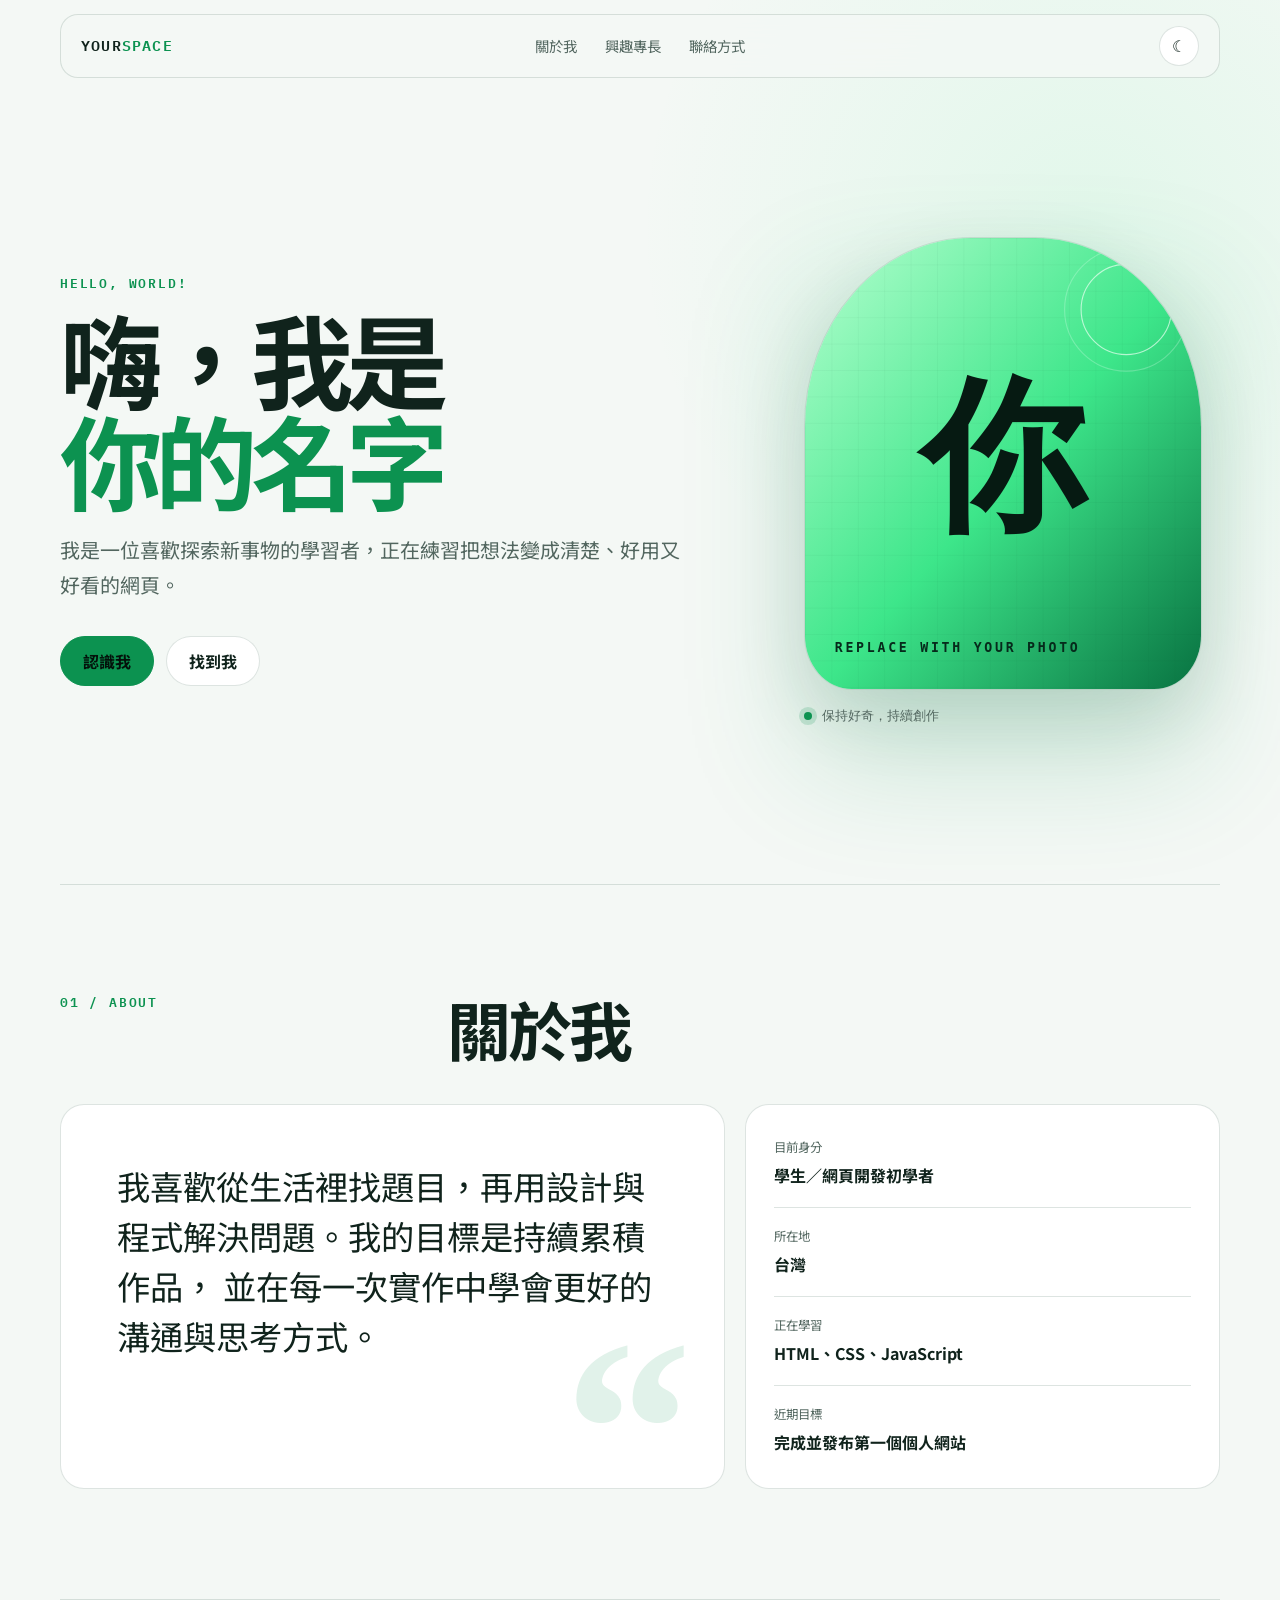
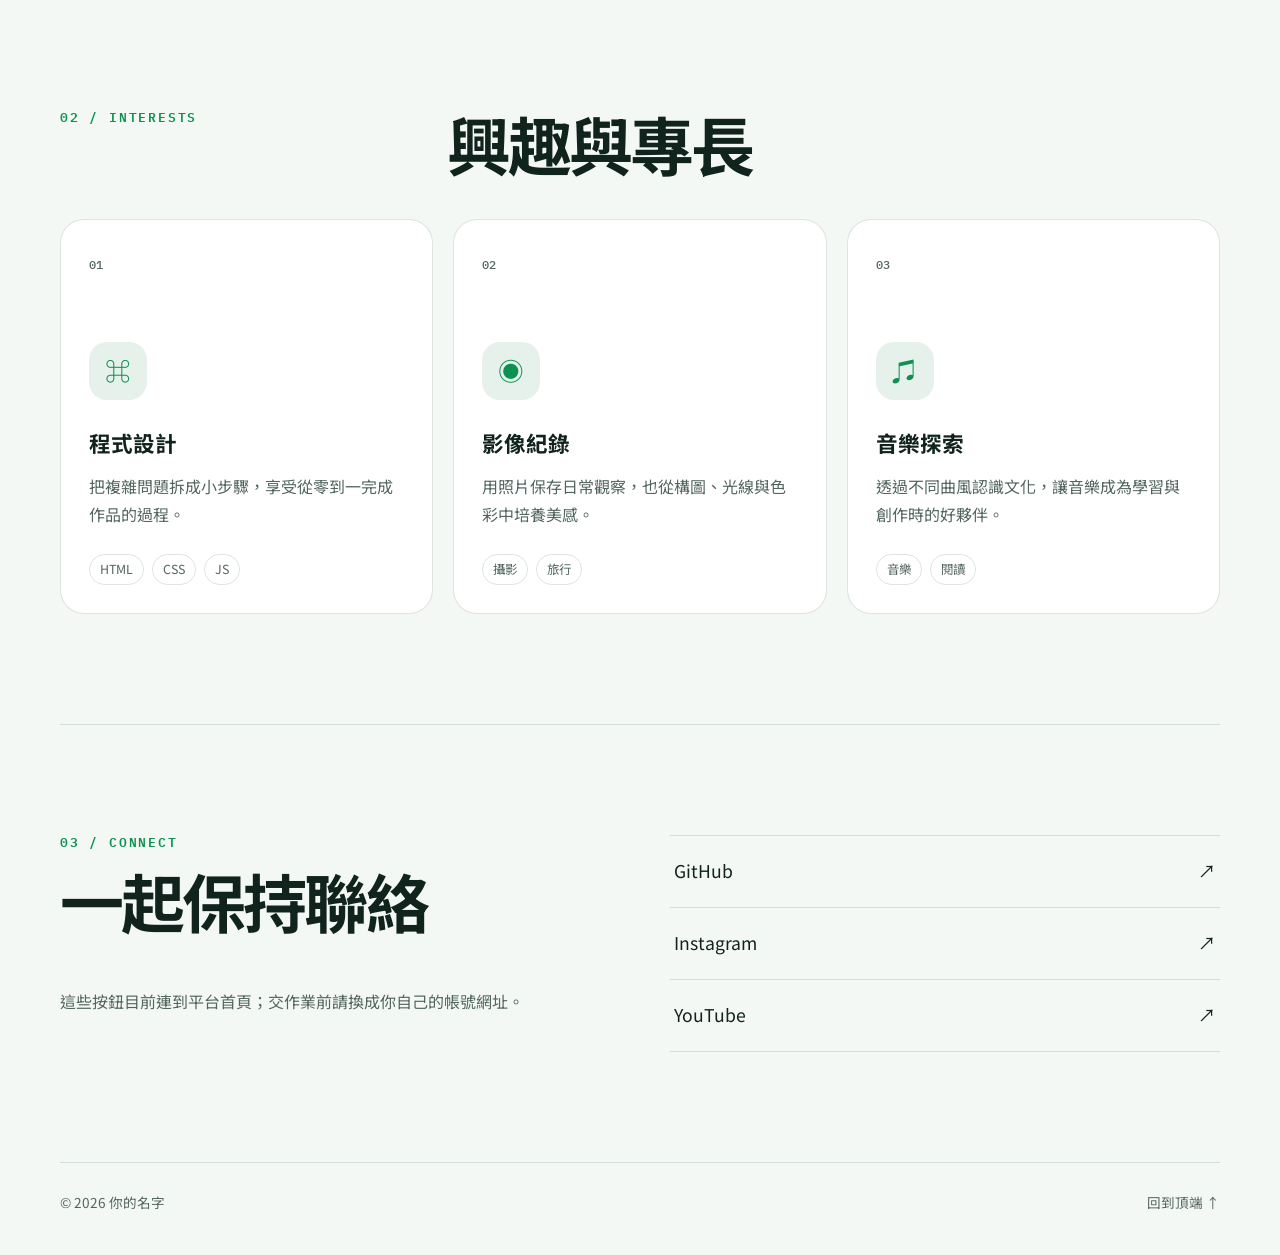
==== index.html @ a061682d "Complete HTML5 self introduction homework" ====
<!doctype html>
<html lang="zh-Hant">
  <head>
    <meta charset="UTF-8" />
    <meta name="viewport" content="width=device-width, initial-scale=1.0" />
    <meta
      name="description"
      content="一頁式個人自我介紹網站，包含自我介紹、興趣專長與外部連結。"
    />
    <title>你的名字｜個人網站</title>
    <link rel="icon" href="data:image/svg+xml,%3Csvg xmlns='http://www.w3.org/2000/svg' viewBox='0 0 100 100'%3E%3Ctext y='.9em' font-size='90'%3E%E2%9C%A6%3C/text%3E%3C/svg%3E" />
    <link rel="stylesheet" href="style.css" />
    <script src="script.js" defer></script>
  </head>
  <body>
    <header class="site-header">
      <a class="brand" href="#home" aria-label="回到首頁">YOUR<span>SPACE</span></a>
      <nav aria-label="主要導覽">
        <a href="#about">關於我</a>
        <a href="#interests">興趣專長</a>
        <a href="#contact">聯絡方式</a>
      </nav>
      <button class="theme-button" id="theme-button" type="button" aria-label="切換深色或淺色模式" aria-pressed="false">
        <span aria-hidden="true">☀</span>
      </button>
    </header>

    <main>
      <section class="hero" id="home" aria-labelledby="hero-title">
        <div class="hero-copy">
          <p class="eyebrow">HELLO, WORLD!</p>
          <h1 id="hero-title">嗨，我是<span>你的名字</span></h1>
          <p class="hero-intro">
            我是一位喜歡探索新事物的學習者，正在練習把想法變成清楚、好用又好看的網頁。
          </p>
          <div class="hero-actions">
            <a class="button button-primary" href="#about">認識我</a>
            <a class="button button-secondary" href="#contact">找到我</a>
          </div>
        </div>

        <div class="portrait-wrap" aria-label="個人代表圖片">
          <div class="portrait-glow" aria-hidden="true"></div>
          <img src="avatar.svg" alt="你的名字的代表圖片；請替換成自己的照片" />
          <p><span aria-hidden="true"></span>保持好奇，持續創作</p>
        </div>
      </section>

      <section class="section" id="about" aria-labelledby="about-title">
        <div class="section-heading">
          <p class="eyebrow">01 / ABOUT</p>
          <h2 id="about-title">關於我</h2>
        </div>
        <div class="about-grid">
          <article class="card statement-card">
            <p class="quote-mark" aria-hidden="true">“</p>
            <p>
              我喜歡從生活裡找題目，再用設計與程式解決問題。我的目標是持續累積作品，
              並在每一次實作中學會更好的溝通與思考方式。
            </p>
          </article>
          <dl class="facts card">
            <div><dt>目前身分</dt><dd>學生／網頁開發初學者</dd></div>
            <div><dt>所在地</dt><dd>台灣</dd></div>
            <div><dt>正在學習</dt><dd>HTML、CSS、JavaScript</dd></div>
            <div><dt>近期目標</dt><dd>完成並發布第一個個人網站</dd></div>
          </dl>
        </div>
      </section>

      <section class="section" id="interests" aria-labelledby="interests-title">
        <div class="section-heading">
          <p class="eyebrow">02 / INTERESTS</p>
          <h2 id="interests-title">興趣與專長</h2>
        </div>
        <div class="interest-grid">
          <article class="interest-card">
            <span class="interest-number">01</span>
            <span class="interest-icon" aria-hidden="true">⌘</span>
            <h3>程式設計</h3>
            <p>把複雜問題拆成小步驟，享受從零到一完成作品的過程。</p>
            <div class="tags"><span>HTML</span><span>CSS</span><span>JS</span></div>
          </article>
          <article class="interest-card">
            <span class="interest-number">02</span>
            <span class="interest-icon" aria-hidden="true">◉</span>
            <h3>影像紀錄</h3>
            <p>用照片保存日常觀察，也從構圖、光線與色彩中培養美感。</p>
            <div class="tags"><span>攝影</span><span>旅行</span></div>
          </article>
          <article class="interest-card">
            <span class="interest-number">03</span>
            <span class="interest-icon" aria-hidden="true">♫</span>
            <h3>音樂探索</h3>
            <p>透過不同曲風認識文化，讓音樂成為學習與創作時的好夥伴。</p>
            <div class="tags"><span>音樂</span><span>閱讀</span></div>
          </article>
        </div>
      </section>

      <section class="contact section" id="contact" aria-labelledby="contact-title">
        <div>
          <p class="eyebrow">03 / CONNECT</p>
          <h2 id="contact-title">一起保持聯絡</h2>
          <p>這些按鈕目前連到平台首頁；交作業前請換成你自己的帳號網址。</p>
        </div>
        <div class="social-links" aria-label="外部連結">
          <a href="https://github.com/" target="_blank" rel="noreferrer">
            <span>GitHub</span><span aria-hidden="true">↗</span>
          </a>
          <a href="https://www.instagram.com/" target="_blank" rel="noreferrer">
            <span>Instagram</span><span aria-hidden="true">↗</span>
          </a>
          <a href="https://www.youtube.com/" target="_blank" rel="noreferrer">
            <span>YouTube</span><span aria-hidden="true">↗</span>
          </a>
        </div>
      </section>
    </main>

    <footer>
      <p>© <span id="current-year">2026</span> 你的名字</p>
      <a href="#home">回到頂端 ↑</a>
    </footer>
  </body>
</html>
---- style.css ----
@import url("https://fonts.googleapis.com/css2?family=IBM+Plex+Mono:wght@500;600&family=Noto+Sans+TC:wght@400;500;700;900&display=swap");

:root {
  color-scheme: dark;
  --bg: #07110f;
  --surface: #0d1b18;
  --surface-2: #122420;
  --text: #f3f8f5;
  --muted: #9eb1aa;
  --line: rgba(184, 255, 216, 0.16);
  --accent: #66f2a3;
  --accent-strong: #b5ffcf;
  --shadow: 0 28px 80px rgba(0, 0, 0, 0.32);
}

html[data-theme="light"] {
  color-scheme: light;
  --bg: #f4f8f5;
  --surface: #ffffff;
  --surface-2: #e7f1eb;
  --text: #10231c;
  --muted: #52665f;
  --line: rgba(15, 65, 46, 0.14);
  --accent: #0c9250;
  --accent-strong: #066638;
  --shadow: 0 24px 70px rgba(22, 65, 48, 0.12);
}

* { box-sizing: border-box; }
html { scroll-behavior: smooth; }
body {
  margin: 0;
  background:
    radial-gradient(circle at 85% 8%, rgba(102, 242, 163, 0.13), transparent 28rem),
    var(--bg);
  color: var(--text);
  font-family: "Noto Sans TC", system-ui, sans-serif;
  font-size: 1rem;
  line-height: 1.75;
  transition: background-color 180ms ease, color 180ms ease;
}

a { color: inherit; }
a:focus-visible, button:focus-visible { outline: 3px solid var(--accent); outline-offset: 4px; }

.site-header,
main,
footer {
  width: min(1160px, calc(100% - 40px));
  margin-inline: auto;
}

.site-header {
  position: sticky;
  top: 14px;
  z-index: 10;
  display: grid;
  grid-template-columns: 1fr auto 1fr;
  align-items: center;
  min-height: 64px;
  margin-top: 14px;
  padding: 0 20px;
  border: 1px solid var(--line);
  border-radius: 18px;
  background: color-mix(in srgb, var(--bg) 80%, transparent);
  backdrop-filter: blur(18px);
}

.brand {
  width: fit-content;
  font: 600 0.93rem/1 "IBM Plex Mono", monospace;
  letter-spacing: 0.08em;
  text-decoration: none;
}
.brand span { color: var(--accent); }
nav { display: flex; gap: 28px; }
nav a { color: var(--muted); font-size: 0.9rem; text-decoration: none; }
nav a:hover { color: var(--text); }

.theme-button {
  justify-self: end;
  width: 40px;
  height: 40px;
  border: 1px solid var(--line);
  border-radius: 50%;
  background: var(--surface);
  color: var(--text);
  cursor: pointer;
  font-size: 1rem;
}

.hero {
  display: grid;
  grid-template-columns: 1.18fr 0.82fr;
  align-items: center;
  gap: clamp(40px, 8vw, 110px);
  min-height: calc(100vh - 94px);
  padding: 88px 0;
}

.eyebrow {
  margin: 0 0 16px;
  color: var(--accent);
  font: 600 0.8rem/1.2 "IBM Plex Mono", monospace;
  letter-spacing: 0.14em;
}

h1, h2, h3, p { margin-top: 0; }
h1 {
  margin-bottom: 24px;
  font-size: clamp(3.4rem, 8vw, 7.4rem);
  line-height: 0.98;
  letter-spacing: -0.065em;
}
h1 span { display: block; color: var(--accent); }
.hero-intro {
  max-width: 640px;
  color: var(--muted);
  font-size: clamp(1.05rem, 2vw, 1.25rem);
}
.hero-actions { display: flex; flex-wrap: wrap; gap: 12px; margin-top: 34px; }
.button {
  display: inline-flex;
  align-items: center;
  justify-content: center;
  min-height: 50px;
  padding: 0 22px;
  border: 1px solid var(--line);
  border-radius: 999px;
  font-weight: 700;
  text-decoration: none;
  transition: transform 160ms ease, background-color 160ms ease;
}
.button:hover { transform: translateY(-2px); }
.button-primary { border-color: var(--accent); background: var(--accent); color: #04110b; }
.button-secondary { background: var(--surface); }

.portrait-wrap { position: relative; padding: 18px; }
.portrait-wrap img {
  position: relative;
  display: block;
  width: 100%;
  border: 1px solid var(--line);
  border-radius: 42% 42% 12% 12%;
  box-shadow: var(--shadow);
}
.portrait-glow {
  position: absolute;
  inset: 15% 5% -3%;
  background: var(--accent);
  filter: blur(64px);
  opacity: 0.2;
}
.portrait-wrap > p {
  position: relative;
  display: flex;
  align-items: center;
  gap: 10px;
  margin: 18px 0 0;
  color: var(--muted);
  font: 500 0.8rem/1.3 "IBM Plex Mono", monospace;
}
.portrait-wrap > p span { width: 8px; height: 8px; border-radius: 50%; background: var(--accent); box-shadow: 0 0 0 5px color-mix(in srgb, var(--accent) 18%, transparent); }

.section { padding: 110px 0; border-top: 1px solid var(--line); scroll-margin-top: 110px; }
.section-heading { display: grid; grid-template-columns: 1fr 2fr; margin-bottom: 42px; }
h2 { font-size: clamp(2.1rem, 5vw, 4.4rem); line-height: 1.05; letter-spacing: -0.045em; }
.section-heading h2 { margin: 0; }

.about-grid { display: grid; grid-template-columns: 1.4fr 1fr; gap: 20px; }
.card, .interest-card { border: 1px solid var(--line); border-radius: 24px; background: var(--surface); }
.statement-card { position: relative; min-height: 330px; padding: clamp(28px, 5vw, 56px); overflow: hidden; }
.statement-card p:last-child { max-width: 700px; font-size: clamp(1.3rem, 2.6vw, 2.2rem); line-height: 1.5; }
.quote-mark { position: absolute; right: 32px; bottom: -70px; margin: 0; color: var(--accent); font: 900 16rem/1 serif; opacity: 0.12; }
.facts { margin: 0; padding: 14px 28px; }
.facts div { padding: 18px 0; border-bottom: 1px solid var(--line); }
.facts div:last-child { border-bottom: 0; }
.facts dt { color: var(--muted); font-size: 0.78rem; }
.facts dd { margin: 2px 0 0; font-weight: 700; }

.interest-grid { display: grid; grid-template-columns: repeat(3, 1fr); gap: 20px; }
.interest-card { position: relative; min-height: 380px; padding: 28px; transition: transform 180ms ease, border-color 180ms ease; }
.interest-card:hover { transform: translateY(-7px); border-color: var(--accent); }
.interest-number { color: var(--muted); font: 500 0.75rem/1 "IBM Plex Mono", monospace; }
.interest-icon { display: grid; place-items: center; width: 58px; height: 58px; margin: 66px 0 24px; border-radius: 18px; background: var(--surface-2); color: var(--accent); font-size: 1.6rem; }
.interest-card h3 { margin-bottom: 10px; font-size: 1.35rem; }
.interest-card p { color: var(--muted); }
.tags { display: flex; flex-wrap: wrap; gap: 8px; margin-top: 26px; }
.tags span { padding: 4px 10px; border: 1px solid var(--line); border-radius: 999px; color: var(--muted); font-size: 0.78rem; }

.contact { display: grid; grid-template-columns: 1fr 1fr; gap: 60px; align-items: start; }
.contact > div > p:last-child { max-width: 520px; color: var(--muted); }
.social-links { border-top: 1px solid var(--line); }
.social-links a { display: flex; justify-content: space-between; padding: 20px 4px; border-bottom: 1px solid var(--line); text-decoration: none; font-size: 1.1rem; }
.social-links a:hover { color: var(--accent); }

footer { display: flex; justify-content: space-between; padding: 28px 0 40px; border-top: 1px solid var(--line); color: var(--muted); font-size: 0.85rem; }
footer p { margin: 0; }
footer a { text-decoration: none; }

@media (max-width: 800px) {
  .site-header { grid-template-columns: 1fr auto; }
  nav { display: none; }
  .hero { grid-template-columns: 1fr; padding: 100px 0 72px; }
  .portrait-wrap { width: min(100%, 460px); margin-inline: auto; }
  .section-heading, .about-grid, .contact { grid-template-columns: 1fr; }
  .section-heading { gap: 12px; }
  .interest-grid { grid-template-columns: 1fr; }
  .interest-card { min-height: auto; }
  .interest-icon { margin-top: 38px; }
}

@media (max-width: 480px) {
  .site-header, main, footer { width: min(100% - 24px, 1160px); }
  .site-header { top: 8px; margin-top: 8px; }
  h1 { font-size: clamp(3rem, 18vw, 4.6rem); }
  .hero-actions { align-items: stretch; flex-direction: column; }
  .section { padding: 78px 0; }
  footer { gap: 18px; flex-direction: column; }
}

@media (prefers-reduced-motion: reduce) {
  *, *::before, *::after { scroll-behavior: auto !important; transition-duration: 0.01ms !important; }
}
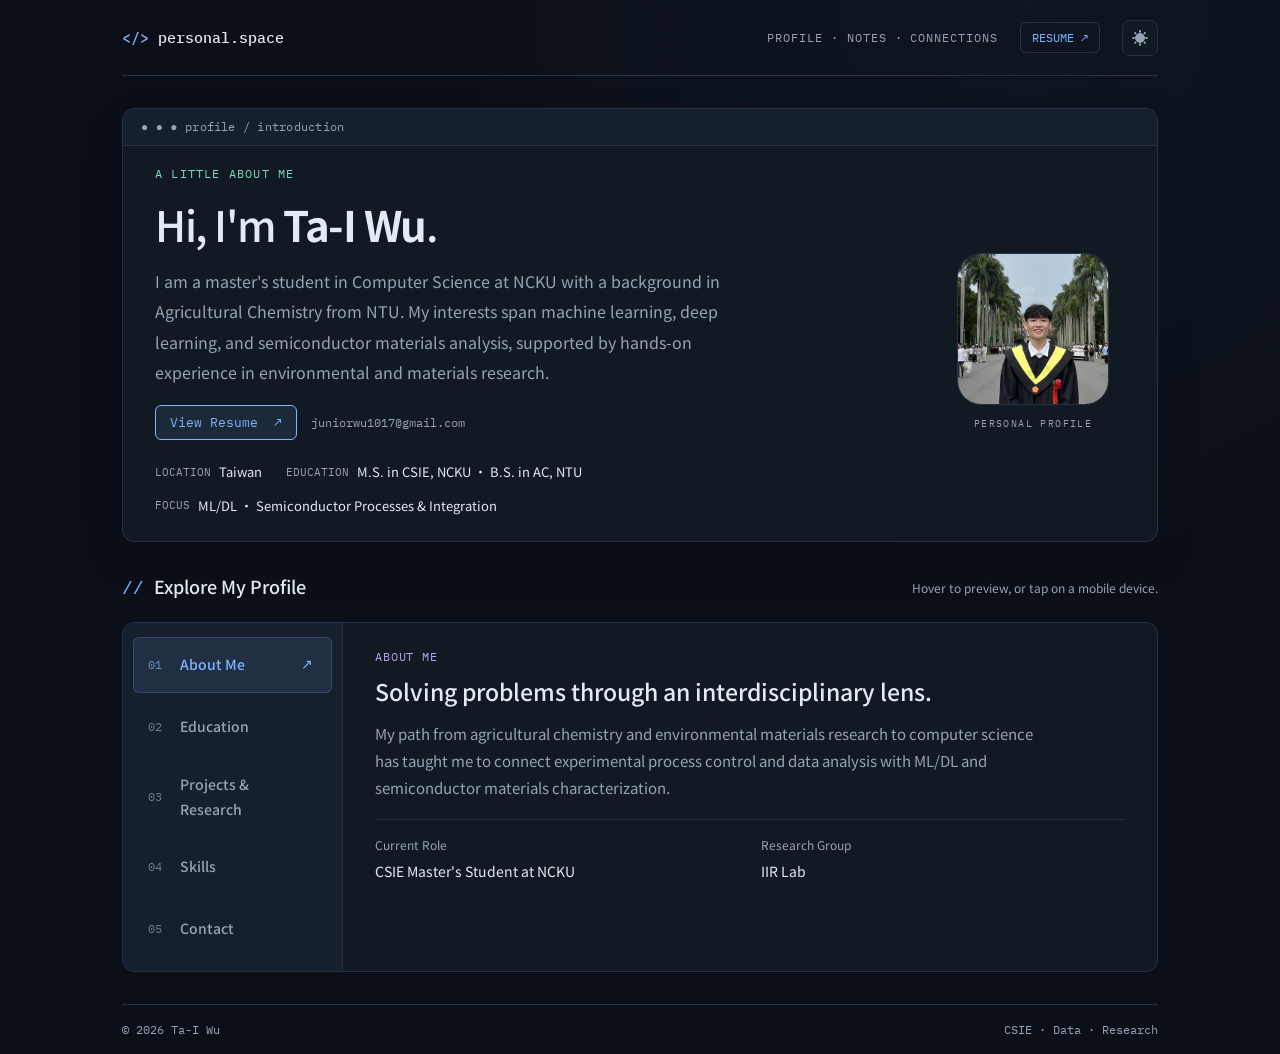
==== commit ead8129f: "Publish Ta-I Wu personal portfolio" ====
--- a/index.html
+++ b/index.html
@@ -1,126 +1,138 @@
 <!doctype html>
-<html lang="zh-Hant">
+<html lang="en">
   <head>
     <meta charset="UTF-8" />
     <meta name="viewport" content="width=device-width, initial-scale=1.0" />
-    <meta
-      name="description"
-      content="一頁式個人自我介紹網站，包含自我介紹、興趣專長與外部連結。"
-    />
-    <title>你的名字｜個人網站</title>
+    <meta name="description" content="Ta-I Wu's portfolio: computer science, machine learning, deep learning, and semiconductor materials research." />
+    <title>Ta-I Wu | Personal Portfolio</title>
     <link rel="icon" href="data:image/svg+xml,%3Csvg xmlns='http://www.w3.org/2000/svg' viewBox='0 0 100 100'%3E%3Ctext y='.9em' font-size='90'%3E%E2%9C%A6%3C/text%3E%3C/svg%3E" />
     <link rel="stylesheet" href="style.css" />
     <script src="script.js" defer></script>
   </head>
   <body>
-    <header class="site-header">
-      <a class="brand" href="#home" aria-label="回到首頁">YOUR<span>SPACE</span></a>
-      <nav aria-label="主要導覽">
-        <a href="#about">關於我</a>
-        <a href="#interests">興趣專長</a>
-        <a href="#contact">聯絡方式</a>
-      </nav>
-      <button class="theme-button" id="theme-button" type="button" aria-label="切換深色或淺色模式" aria-pressed="false">
-        <span aria-hidden="true">☀</span>
-      </button>
-    </header>
+    <div class="page-shell">
+      <header class="site-header">
+        <a class="brand" href="#top" aria-label="Back to top"><span>&lt;/&gt;</span> personal.space</a>
+        <p class="header-note">PROFILE · NOTES · CONNECTIONS</p>
+        <a class="header-resume" href="Ta-I_Wu_Resume.pdf" target="_blank" rel="noreferrer">RESUME ↗</a>
+        <button class="theme-button" id="theme-button" type="button" aria-label="Toggle light or dark theme" aria-pressed="false">
+          <span aria-hidden="true">☀</span>
+        </button>
+      </header>
 
-    <main>
-      <section class="hero" id="home" aria-labelledby="hero-title">
-        <div class="hero-copy">
-          <p class="eyebrow">HELLO, WORLD!</p>
-          <h1 id="hero-title">嗨，我是<span>你的名字</span></h1>
-          <p class="hero-intro">
-            我是一位喜歡探索新事物的學習者，正在練習把想法變成清楚、好用又好看的網頁。
-          </p>
-          <div class="hero-actions">
-            <a class="button button-primary" href="#about">認識我</a>
-            <a class="button button-secondary" href="#contact">找到我</a>
+      <main id="top">
+        <section class="identity" aria-labelledby="hero-title">
+          <div class="portrait">
+            <img src="profile-photo.jpg" alt="Ta-I Wu wearing a graduation gown" />
+            <span class="status" aria-label="Currently learning"></span>
           </div>
-        </div>
 
-        <div class="portrait-wrap" aria-label="個人代表圖片">
-          <div class="portrait-glow" aria-hidden="true"></div>
-          <img src="avatar.svg" alt="你的名字的代表圖片；請替換成自己的照片" />
-          <p><span aria-hidden="true"></span>保持好奇，持續創作</p>
-        </div>
-      </section>
+          <div class="identity-copy">
+            <p class="eyebrow">A LITTLE ABOUT ME</p>
+            <h1 id="hero-title">Hi, I'm <span>Ta-I Wu</span>.</h1>
+            <p class="intro">I am a master's student in Computer Science at NCKU with a background in Agricultural Chemistry from NTU. My interests span machine learning, deep learning, and semiconductor materials analysis, supported by hands-on experience in environmental and materials research.</p>
+            <div class="hero-actions">
+              <a class="resume-button" href="Ta-I_Wu_Resume.pdf" target="_blank" rel="noreferrer">View Resume <span>↗</span></a>
+              <a class="text-link" href="mailto:juniorwu1017@gmail.com">juniorwu1017@gmail.com</a>
+            </div>
+          </div>
 
-      <section class="section" id="about" aria-labelledby="about-title">
-        <div class="section-heading">
-          <p class="eyebrow">01 / ABOUT</p>
-          <h2 id="about-title">關於我</h2>
-        </div>
-        <div class="about-grid">
-          <article class="card statement-card">
-            <p class="quote-mark" aria-hidden="true">“</p>
-            <p>
-              我喜歡從生活裡找題目，再用設計與程式解決問題。我的目標是持續累積作品，
-              並在每一次實作中學會更好的溝通與思考方式。
-            </p>
-          </article>
-          <dl class="facts card">
-            <div><dt>目前身分</dt><dd>學生／網頁開發初學者</dd></div>
-            <div><dt>所在地</dt><dd>台灣</dd></div>
-            <div><dt>正在學習</dt><dd>HTML、CSS、JavaScript</dd></div>
-            <div><dt>近期目標</dt><dd>完成並發布第一個個人網站</dd></div>
-          </dl>
-        </div>
-      </section>
+          <div class="quick-facts" aria-label="Profile summary">
+            <p><span>LOCATION</span>Taiwan</p>
+            <p><span>EDUCATION</span>M.S. in CSIE, NCKU · B.S. in AC, NTU</p>
+            <p><span>FOCUS</span>ML/DL · Semiconductor Processes &amp; Integration</p>
+          </div>
+        </section>
 
-      <section class="section" id="interests" aria-labelledby="interests-title">
-        <div class="section-heading">
-          <p class="eyebrow">02 / INTERESTS</p>
-          <h2 id="interests-title">興趣與專長</h2>
-        </div>
-        <div class="interest-grid">
-          <article class="interest-card">
-            <span class="interest-number">01</span>
-            <span class="interest-icon" aria-hidden="true">⌘</span>
-            <h3>程式設計</h3>
-            <p>把複雜問題拆成小步驟，享受從零到一完成作品的過程。</p>
-            <div class="tags"><span>HTML</span><span>CSS</span><span>JS</span></div>
-          </article>
-          <article class="interest-card">
-            <span class="interest-number">02</span>
-            <span class="interest-icon" aria-hidden="true">◉</span>
-            <h3>影像紀錄</h3>
-            <p>用照片保存日常觀察，也從構圖、光線與色彩中培養美感。</p>
-            <div class="tags"><span>攝影</span><span>旅行</span></div>
-          </article>
-          <article class="interest-card">
-            <span class="interest-number">03</span>
-            <span class="interest-icon" aria-hidden="true">♫</span>
-            <h3>音樂探索</h3>
-            <p>透過不同曲風認識文化，讓音樂成為學習與創作時的好夥伴。</p>
-            <div class="tags"><span>音樂</span><span>閱讀</span></div>
-          </article>
-        </div>
-      </section>
+        <section class="explorer" aria-labelledby="explorer-title">
+          <div class="explorer-heading">
+            <p class="eyebrow">SELECTED NOTES / 2026</p>
+            <h2 id="explorer-title">Explore My Profile</h2>
+            <p>Hover to preview, or tap on a mobile device.</p>
+          </div>
 
-      <section class="contact section" id="contact" aria-labelledby="contact-title">
-        <div>
-          <p class="eyebrow">03 / CONNECT</p>
-          <h2 id="contact-title">一起保持聯絡</h2>
-          <p>這些按鈕目前連到平台首頁；交作業前請換成你自己的帳號網址。</p>
-        </div>
-        <div class="social-links" aria-label="外部連結">
-          <a href="https://github.com/" target="_blank" rel="noreferrer">
-            <span>GitHub</span><span aria-hidden="true">↗</span>
-          </a>
-          <a href="https://www.instagram.com/" target="_blank" rel="noreferrer">
-            <span>Instagram</span><span aria-hidden="true">↗</span>
-          </a>
-          <a href="https://www.youtube.com/" target="_blank" rel="noreferrer">
-            <span>YouTube</span><span aria-hidden="true">↗</span>
-          </a>
-        </div>
-      </section>
-    </main>
+          <div class="explorer-body">
+            <div class="preview-tabs" role="tablist" aria-label="Profile sections">
+              <button class="preview-tab is-active" type="button" role="tab" aria-selected="true" aria-controls="about-panel" id="about-tab" data-preview="about">
+                <span>01</span><strong>About Me</strong><i aria-hidden="true">↗</i>
+              </button>
+              <button class="preview-tab" type="button" role="tab" aria-selected="false" aria-controls="learning-panel" id="learning-tab" data-preview="learning" tabindex="-1">
+                <span>02</span><strong>Education</strong><i aria-hidden="true">↗</i>
+              </button>
+              <button class="preview-tab" type="button" role="tab" aria-selected="false" aria-controls="interests-panel" id="interests-tab" data-preview="interests" tabindex="-1">
+                <span>03</span><strong>Projects &amp; Research</strong><i aria-hidden="true">↗</i>
+              </button>
+              <button class="preview-tab" type="button" role="tab" aria-selected="false" aria-controls="skills-panel" id="skills-tab" data-preview="skills" tabindex="-1">
+                <span>04</span><strong>Skills</strong><i aria-hidden="true">↗</i>
+              </button>
+              <button class="preview-tab" type="button" role="tab" aria-selected="false" aria-controls="contact-panel" id="contact-tab" data-preview="contact" tabindex="-1">
+                <span>05</span><strong>Contact</strong><i aria-hidden="true">↗</i>
+              </button>
+            </div>
 
-    <footer>
-      <p>© <span id="current-year">2026</span> 你的名字</p>
-      <a href="#home">回到頂端 ↑</a>
-    </footer>
+            <div class="preview-stage" aria-live="polite">
+              <article class="preview-panel is-active" id="about-panel" role="tabpanel" aria-labelledby="about-tab" data-panel="about">
+                <div class="panel-number" aria-hidden="true">01</div>
+                <p class="panel-kicker">ABOUT ME</p>
+                <h3>Solving problems through an interdisciplinary lens.</h3>
+                <p>My path from agricultural chemistry and environmental materials research to computer science has taught me to connect experimental process control and data analysis with ML/DL and semiconductor materials characterization.</p>
+                <dl class="mini-facts">
+                  <div><dt>Current Role</dt><dd>CSIE Master's Student at NCKU</dd></div>
+                  <div><dt>Research Group</dt><dd>IIR Lab</dd></div>
+                </dl>
+              </article>
+
+              <article class="preview-panel" id="learning-panel" role="tabpanel" aria-labelledby="learning-tab" data-panel="learning" hidden>
+                <div class="panel-number" aria-hidden="true">02</div>
+                <p class="panel-kicker">EDUCATION</p>
+                <h3>Interdisciplinary training in computer science and agricultural chemistry.</h3>
+                <div class="timeline">
+                  <div><time>2026 - Present</time><strong>National Cheng Kung University</strong><span>M.S. in Computer Science and Information Engineering · IIR Lab</span></div>
+                  <div><time>2020 - 2025</time><strong>National Taiwan University</strong><span>B.S. in Agricultural Chemistry · EnvNano Lab</span></div>
+                </div>
+              </article>
+
+              <article class="preview-panel" id="interests-panel" role="tabpanel" aria-labelledby="interests-tab" data-panel="interests" hidden>
+                <div class="panel-number" aria-hidden="true">03</div>
+                <p class="panel-kicker">PROJECTS &amp; RESEARCH</p>
+                <h3>From predictive modeling to semiconductor materials research.</h3>
+                <div class="project-list">
+                  <div><strong>Car Insurance Claim Prediction</strong><span>Python · Machine Learning · Deep Learning</span></div>
+                  <div><strong>Online Bookstore</strong><span>Front-end · Back-end · Database</span></div>
+                  <div><strong>RB5 Photodegradation Using g-C3N4 semiconductor</strong><span>Semiconductor Materials · UV-Vis · XRD · FTIR</span></div>
+                </div>
+              </article>
+
+              <article class="preview-panel" id="skills-panel" role="tabpanel" aria-labelledby="skills-tab" data-panel="skills" hidden>
+                <div class="panel-number" aria-hidden="true">04</div>
+                <p class="panel-kicker">SKILLS</p>
+                <h3>Programming, data, and semiconductor research capabilities.</h3>
+                <div class="skill-grid">
+                  <div><strong>Programming &amp; Data</strong><span>C, Python, data cleaning and visualization, statistical analysis, machine learning, and deep learning fundamentals</span></div>
+                  <div><strong>Web Development</strong><span>Front-end, back-end, and database integration</span></div>
+                  <div><strong>Semiconductor Materials Analysis</strong><span>Materials synthesis, process control, XRD, FTIR, UV-Vis, photoluminescence, and particle characterization</span></div>
+                  <div><strong>Languages</strong><span>Mandarin Chinese (native) and English (TOEIC 785)</span></div>
+                </div>
+              </article>
+
+              <article class="preview-panel" id="contact-panel" role="tabpanel" aria-labelledby="contact-tab" data-panel="contact" hidden>
+                <div class="panel-number" aria-hidden="true">05</div>
+                <p class="panel-kicker">CONNECT</p>
+                <h3>Let's connect or explore my full resume.</h3>
+                <p>Feel free to reach out by email or LinkedIn. Open the PDF resume for additional details about my education, projects, and research.</p>
+                <div class="social-links">
+                  <a class="resume-contact" href="Ta-I_Wu_Resume.pdf" target="_blank" rel="noreferrer">Resume PDF <span>↗</span></a>
+                  <a href="mailto:juniorwu1017@gmail.com">Gmail <span>↗</span></a>
+                  <a href="https://www.linkedin.com/in/keith-wu-807284256/" target="_blank" rel="noreferrer">LinkedIn <span>↗</span></a>
+                  <a href="https://github.com/Keithwu1017" target="_blank" rel="noreferrer">GitHub <span>↗</span></a>
+                </div>
+              </article>
+            </div>
+          </div>
+        </section>
+      </main>
+
+      <footer><p>© <span id="current-year">2026</span> Ta-I Wu</p><p>CSIE · Data · Research</p></footer>
+    </div>
   </body>
 </html>
--- a/style.css
+++ b/style.css
@@ -1,224 +1,100 @@
-@import url("https://fonts.googleapis.com/css2?family=IBM+Plex+Mono:wght@500;600&family=Noto+Sans+TC:wght@400;500;700;900&display=swap");
+@import url("https://fonts.googleapis.com/css2?family=IBM+Plex+Mono:wght@400;500;600&family=Noto+Sans+TC:wght@400;500;700&display=swap");
 
-:root {
-  color-scheme: dark;
-  --bg: #07110f;
-  --surface: #0d1b18;
-  --surface-2: #122420;
-  --text: #f3f8f5;
-  --muted: #9eb1aa;
-  --line: rgba(184, 255, 216, 0.16);
-  --accent: #66f2a3;
-  --accent-strong: #b5ffcf;
-  --shadow: 0 28px 80px rgba(0, 0, 0, 0.32);
+:root { color-scheme:dark; --bg:#0b1018; --surface:#111923; --raised:#161f2c; --text:#e4eaf3; --muted:#96a3b5; --line:#263244; --accent:#7cb5ff; --mint:#84d4bb; --code:#b6a3ed; }
+html[data-theme="light"] { color-scheme:light; --bg:#f1f4f8; --surface:#fff; --raised:#e9eff6; --text:#202f43; --muted:#55657a; --line:#d2dce8; --accent:#245da8; --mint:#247762; --code:#7350a2; }
+* { box-sizing:border-box; }
+body { margin:0; background:radial-gradient(circle at 80% 0%,#6b8eff0a,transparent 40%),var(--bg); color:var(--text); font:16px/1.8 "Noto Sans TC",sans-serif; }
+button,a { -webkit-tap-highlight-color:transparent; } button { font:inherit; } a { color:inherit; }
+a:focus-visible,button:focus-visible,[role="tabpanel"]:focus-visible { outline:2px solid var(--accent); outline-offset:5px; }
+.page-shell { max-width:1100px; margin:auto; padding:0 32px; min-height:100svh; display:flex; flex-direction:column; }
+.site-header { height:76px; display:flex; align-items:center; gap:22px; border-bottom:1px solid var(--line); }
+.brand { text-decoration:none; font:500 15px "IBM Plex Mono",monospace; }
+.brand span { color:var(--accent); }
+.header-note { margin:0 0 0 auto; color:var(--muted); font:12px "IBM Plex Mono",monospace; letter-spacing:.08em; }
+.header-resume { padding:7px 11px; border:1px solid var(--line); border-radius:6px; color:var(--accent); font:12px "IBM Plex Mono",monospace; text-decoration:none; }
+.header-resume:hover { border-color:var(--accent); background:color-mix(in srgb,var(--accent) 8%,transparent); }
+.theme-button { width:36px; height:36px; border:1px solid var(--line); border-radius:8px; color:var(--muted); background:var(--surface); cursor:pointer; }
+main { flex:1; padding:32px 0; }
+.identity { position:relative; display:grid; grid-template-columns:minmax(0,1fr) 168px; column-gap:44px; padding:56px 32px 24px; border:1px solid var(--line); border-radius:12px; background:var(--surface); box-shadow:0 16px 48px #00000018; overflow:hidden; }
+.identity::before { content:"●  ●  ●     profile / introduction"; position:absolute; inset:0 0 auto; padding:8px 18px; border-bottom:1px solid var(--line); color:var(--muted); background:var(--raised); font:12px/1.7 "IBM Plex Mono",monospace; letter-spacing:.02em; }
+.identity-copy { grid-column:1; grid-row:1; min-width:0; }
+.eyebrow { margin:0 0 12px; font:12px/1.5 "IBM Plex Mono",monospace; color:var(--mint); letter-spacing:.1em; }
+h1,h2,h3,p { margin-top:0; }
+h1 { margin-bottom:12px; font-size:clamp(30px,3.4vw,42px); font-weight:500; line-height:1.4; letter-spacing:-.035em; }
+h1 span { color:var(--text); font-weight:700; }
+.intro { max-width:590px; margin-bottom:0; color:var(--muted); line-height:1.9; }
+.hero-actions { display:flex; flex-wrap:wrap; align-items:center; gap:14px; margin-top:18px; }
+.resume-button { display:inline-flex; align-items:center; gap:16px; padding:8px 14px; border:1px solid var(--accent); border-radius:6px; background:color-mix(in srgb,var(--accent) 10%,transparent); color:var(--accent); font:13px "IBM Plex Mono",monospace; text-decoration:none; }
+.resume-button:hover { background:color-mix(in srgb,var(--accent) 18%,transparent); }
+.text-link { color:var(--muted); font:12px "IBM Plex Mono",monospace; text-decoration:none; overflow-wrap:anywhere; }
+.text-link:hover { color:var(--text); }
+.portrait { grid-column:2; grid-row:1 / 3; align-self:center; position:relative; width:152px; }
+.portrait img { display:block; width:100%; aspect-ratio:1; object-fit:cover; border:1px solid var(--line); border-radius:24px; }
+.portrait::after { content:"PERSONAL PROFILE"; display:block; text-align:center; margin-top:12px; color:var(--muted); font:10px "IBM Plex Mono",monospace; letter-spacing:.14em; }
+.status { display:none; }
+.quick-facts { display:flex; flex-wrap:wrap; gap:10px 24px; grid-column:1; margin-top:20px; }
+.quick-facts p { display:flex; align-items:center; gap:8px; margin:0; color:var(--text); font-size:13px; }
+.quick-facts span { font:11px "IBM Plex Mono",monospace; color:var(--muted); }
+.explorer { margin-top:28px; }
+.explorer-heading { display:flex; flex-wrap:wrap; align-items:center; gap:14px; margin-bottom:16px; }
+.explorer-heading .eyebrow { display:none; }
+.explorer-heading h2 { margin:0; font-size:18px; font-weight:500; }
+.explorer-heading h2::before { content:"// "; color:var(--accent); font-family:monospace; }
+.explorer-heading>p:last-child { margin:0 0 0 auto; font-size:12px; color:var(--muted); }
+.explorer-body { display:grid; grid-template-columns:220px minmax(0,1fr); border:1px solid var(--line); border-radius:12px; overflow:hidden; background:var(--surface); }
+.preview-tabs { padding:14px 10px; background:var(--raised); border-right:1px solid var(--line); display:flex; flex-direction:column; gap:6px; }
+.preview-tab { position:relative; display:grid; grid-template-columns:24px 1fr 16px; align-items:center; gap:8px; min-height:56px; padding:10px 14px; border:1px solid transparent; border-radius:6px; background:transparent; color:var(--muted); cursor:pointer; text-align:left; transition:background .15s,color .15s; }
+.preview-tab span { font:12px "IBM Plex Mono",monospace; opacity:.7; }
+.preview-tab strong { font-size:14px; font-weight:500; }
+.preview-tab i { font:14px monospace; opacity:0; }
+.preview-tab:hover,.preview-tab.is-active { background:color-mix(in srgb,var(--accent) 11%,transparent); color:var(--accent); border-color:color-mix(in srgb,var(--accent) 20%,transparent); }
+.preview-tab.is-active i { opacity:1; }
+.preview-stage { display:grid; min-width:0; }
+.preview-panel { grid-area:1 / 1; padding:26px 32px; min-width:0; min-height:290px; animation:reveal .2s ease; }
+.preview-panel[hidden] { display:none; }
+.panel-number { display:none; }
+.panel-kicker { margin-bottom:10px; color:var(--code); font:12px "IBM Plex Mono",monospace; letter-spacing:.07em; }
+.preview-panel h3 { margin-bottom:12px; font-size:23px; font-weight:500; line-height:1.5; }
+.preview-panel>p:not(.panel-kicker) { margin-bottom:18px; max-width:660px; color:var(--muted); font-size:15px; }
+.mini-facts { display:grid; grid-template-columns:1fr 1fr; gap:22px; margin:0; border-top:1px solid var(--line); padding-top:14px; }
+.mini-facts dt { color:var(--muted); font-size:12px; } .mini-facts dd { margin:3px 0 0; font-size:14px; }
+.skill-list { display:grid; grid-template-columns:repeat(3,minmax(0,1fr)); gap:10px; }
+.skill-list span { display:flex; flex-direction:column; padding:10px 14px; background:var(--raised); border:1px solid var(--line); border-radius:6px; font:14px/1.8 "IBM Plex Mono",monospace; color:var(--accent); }
+.skill-list b { font:400 12px/1.8 "Noto Sans TC",sans-serif; color:var(--muted); }
+.timeline { display:grid; gap:12px; }
+.timeline div { display:grid; grid-template-columns:120px 1fr; gap:0 14px; padding-bottom:10px; border-bottom:1px solid var(--line); }
+.timeline div:last-child { border-bottom:0; }
+.timeline time { grid-row:1 / 3; color:var(--mint); font:12px/1.8 "IBM Plex Mono",monospace; }
+.timeline strong { font-size:14px; }
+.timeline span { color:var(--muted); font-size:13px; }
+.project-list { display:grid; gap:8px; }
+.project-list div { display:flex; align-items:center; justify-content:space-between; gap:16px; padding:10px 13px; border:1px solid var(--line); border-radius:6px; background:var(--raised); }
+.project-list strong { font-size:14px; }
+.project-list span { color:var(--muted); font:11px/1.5 "IBM Plex Mono",monospace; text-align:right; }
+.skill-grid { display:grid; grid-template-columns:1fr 1fr; gap:10px; }
+.skill-grid div { padding:10px 13px; border:1px solid var(--line); border-radius:6px; background:var(--raised); }
+.skill-grid strong { display:block; margin-bottom:3px; color:var(--accent); font:12px/1.5 "IBM Plex Mono",monospace; }
+.skill-grid span { color:var(--muted); font-size:12px; line-height:1.5; }
+.interest-list { display:flex; flex-wrap:wrap; list-style:none; padding:0; margin:0; gap:10px; }
+.interest-list li { font-size:14px; border:1px solid var(--line); border-radius:6px; padding:7px 12px; } .interest-list span { margin-right:8px; color:var(--mint); }
+.social-links { display:flex; flex-wrap:wrap; gap:10px; }
+.social-links a { display:flex; gap:16px; padding:8px 14px; font:14px/1.8 "IBM Plex Mono",monospace; border:1px solid var(--line); border-radius:6px; text-decoration:none; }
+.social-links a:hover { color:var(--accent); border-color:var(--accent); } .social-links span { color:var(--accent); }
+.social-links .resume-contact { border-color:var(--accent); color:var(--accent); }
+footer { display:flex; justify-content:space-between; gap:16px; padding:16px 0; border-top:1px solid var(--line); color:var(--muted); font:12px/1.5 "IBM Plex Mono",monospace; } footer p { margin:0; }
+@keyframes reveal { from { opacity:.2; transform:translateY(4px); } to { opacity:1; transform:none; } }
+@media(max-width:700px) {
+ .page-shell { padding:0 20px; } .site-header { height:64px; } .header-note { display:none; } .header-resume { margin-left:auto; } .theme-button { margin-left:0; } main { padding:22px 0; }
+ .identity { grid-template-columns:minmax(0,1fr) 72px; gap:12px; padding:52px 16px 18px; }
+ .portrait { width:72px; grid-row:1; align-self:start; } .portrait img { border-radius:14px; } .portrait::after { display:none; }
+ h1 { font-size:26px; } .intro { font-size:14px; } .hero-actions { align-items:flex-start; flex-direction:column; gap:9px; } .quick-facts { grid-column:1/-1; margin-top:4px; gap:8px 16px; }
+ .explorer-heading { gap:6px; } .explorer-heading>p:last-child { width:100%; margin:0; }
+ .explorer-body { grid-template-columns:1fr; } .preview-tabs { display:grid; grid-template-columns:1fr 1fr; border-right:0; border-bottom:1px solid var(--line); padding:10px; }
+ .preview-tab { min-height:46px; padding:8px; } .preview-panel { padding:24px 22px; min-height:320px; } .preview-panel h3 { font-size:21px; }
+ .mini-facts { gap:14px; } .skill-list { grid-template-columns:1fr; } .skill-list span { flex-direction:row; justify-content:space-between; }
+ .timeline div { grid-template-columns:1fr; } .timeline time { grid-row:auto; }
+ .project-list div { align-items:flex-start; flex-direction:column; gap:3px; } .project-list span { text-align:left; }
+ .skill-grid { grid-template-columns:1fr; }
+ footer { flex-wrap:wrap; font-size:11px; }
 }
-
-html[data-theme="light"] {
-  color-scheme: light;
-  --bg: #f4f8f5;
-  --surface: #ffffff;
-  --surface-2: #e7f1eb;
-  --text: #10231c;
-  --muted: #52665f;
-  --line: rgba(15, 65, 46, 0.14);
-  --accent: #0c9250;
-  --accent-strong: #066638;
-  --shadow: 0 24px 70px rgba(22, 65, 48, 0.12);
-}
-
-* { box-sizing: border-box; }
-html { scroll-behavior: smooth; }
-body {
-  margin: 0;
-  background:
-    radial-gradient(circle at 85% 8%, rgba(102, 242, 163, 0.13), transparent 28rem),
-    var(--bg);
-  color: var(--text);
-  font-family: "Noto Sans TC", system-ui, sans-serif;
-  font-size: 1rem;
-  line-height: 1.75;
-  transition: background-color 180ms ease, color 180ms ease;
-}
-
-a { color: inherit; }
-a:focus-visible, button:focus-visible { outline: 3px solid var(--accent); outline-offset: 4px; }
-
-.site-header,
-main,
-footer {
-  width: min(1160px, calc(100% - 40px));
-  margin-inline: auto;
-}
-
-.site-header {
-  position: sticky;
-  top: 14px;
-  z-index: 10;
-  display: grid;
-  grid-template-columns: 1fr auto 1fr;
-  align-items: center;
-  min-height: 64px;
-  margin-top: 14px;
-  padding: 0 20px;
-  border: 1px solid var(--line);
-  border-radius: 18px;
-  background: color-mix(in srgb, var(--bg) 80%, transparent);
-  backdrop-filter: blur(18px);
-}
-
-.brand {
-  width: fit-content;
-  font: 600 0.93rem/1 "IBM Plex Mono", monospace;
-  letter-spacing: 0.08em;
-  text-decoration: none;
-}
-.brand span { color: var(--accent); }
-nav { display: flex; gap: 28px; }
-nav a { color: var(--muted); font-size: 0.9rem; text-decoration: none; }
-nav a:hover { color: var(--text); }
-
-.theme-button {
-  justify-self: end;
-  width: 40px;
-  height: 40px;
-  border: 1px solid var(--line);
-  border-radius: 50%;
-  background: var(--surface);
-  color: var(--text);
-  cursor: pointer;
-  font-size: 1rem;
-}
-
-.hero {
-  display: grid;
-  grid-template-columns: 1.18fr 0.82fr;
-  align-items: center;
-  gap: clamp(40px, 8vw, 110px);
-  min-height: calc(100vh - 94px);
-  padding: 88px 0;
-}
-
-.eyebrow {
-  margin: 0 0 16px;
-  color: var(--accent);
-  font: 600 0.8rem/1.2 "IBM Plex Mono", monospace;
-  letter-spacing: 0.14em;
-}
-
-h1, h2, h3, p { margin-top: 0; }
-h1 {
-  margin-bottom: 24px;
-  font-size: clamp(3.4rem, 8vw, 7.4rem);
-  line-height: 0.98;
-  letter-spacing: -0.065em;
-}
-h1 span { display: block; color: var(--accent); }
-.hero-intro {
-  max-width: 640px;
-  color: var(--muted);
-  font-size: clamp(1.05rem, 2vw, 1.25rem);
-}
-.hero-actions { display: flex; flex-wrap: wrap; gap: 12px; margin-top: 34px; }
-.button {
-  display: inline-flex;
-  align-items: center;
-  justify-content: center;
-  min-height: 50px;
-  padding: 0 22px;
-  border: 1px solid var(--line);
-  border-radius: 999px;
-  font-weight: 700;
-  text-decoration: none;
-  transition: transform 160ms ease, background-color 160ms ease;
-}
-.button:hover { transform: translateY(-2px); }
-.button-primary { border-color: var(--accent); background: var(--accent); color: #04110b; }
-.button-secondary { background: var(--surface); }
-
-.portrait-wrap { position: relative; padding: 18px; }
-.portrait-wrap img {
-  position: relative;
-  display: block;
-  width: 100%;
-  border: 1px solid var(--line);
-  border-radius: 42% 42% 12% 12%;
-  box-shadow: var(--shadow);
-}
-.portrait-glow {
-  position: absolute;
-  inset: 15% 5% -3%;
-  background: var(--accent);
-  filter: blur(64px);
-  opacity: 0.2;
-}
-.portrait-wrap > p {
-  position: relative;
-  display: flex;
-  align-items: center;
-  gap: 10px;
-  margin: 18px 0 0;
-  color: var(--muted);
-  font: 500 0.8rem/1.3 "IBM Plex Mono", monospace;
-}
-.portrait-wrap > p span { width: 8px; height: 8px; border-radius: 50%; background: var(--accent); box-shadow: 0 0 0 5px color-mix(in srgb, var(--accent) 18%, transparent); }
-
-.section { padding: 110px 0; border-top: 1px solid var(--line); scroll-margin-top: 110px; }
-.section-heading { display: grid; grid-template-columns: 1fr 2fr; margin-bottom: 42px; }
-h2 { font-size: clamp(2.1rem, 5vw, 4.4rem); line-height: 1.05; letter-spacing: -0.045em; }
-.section-heading h2 { margin: 0; }
-
-.about-grid { display: grid; grid-template-columns: 1.4fr 1fr; gap: 20px; }
-.card, .interest-card { border: 1px solid var(--line); border-radius: 24px; background: var(--surface); }
-.statement-card { position: relative; min-height: 330px; padding: clamp(28px, 5vw, 56px); overflow: hidden; }
-.statement-card p:last-child { max-width: 700px; font-size: clamp(1.3rem, 2.6vw, 2.2rem); line-height: 1.5; }
-.quote-mark { position: absolute; right: 32px; bottom: -70px; margin: 0; color: var(--accent); font: 900 16rem/1 serif; opacity: 0.12; }
-.facts { margin: 0; padding: 14px 28px; }
-.facts div { padding: 18px 0; border-bottom: 1px solid var(--line); }
-.facts div:last-child { border-bottom: 0; }
-.facts dt { color: var(--muted); font-size: 0.78rem; }
-.facts dd { margin: 2px 0 0; font-weight: 700; }
-
-.interest-grid { display: grid; grid-template-columns: repeat(3, 1fr); gap: 20px; }
-.interest-card { position: relative; min-height: 380px; padding: 28px; transition: transform 180ms ease, border-color 180ms ease; }
-.interest-card:hover { transform: translateY(-7px); border-color: var(--accent); }
-.interest-number { color: var(--muted); font: 500 0.75rem/1 "IBM Plex Mono", monospace; }
-.interest-icon { display: grid; place-items: center; width: 58px; height: 58px; margin: 66px 0 24px; border-radius: 18px; background: var(--surface-2); color: var(--accent); font-size: 1.6rem; }
-.interest-card h3 { margin-bottom: 10px; font-size: 1.35rem; }
-.interest-card p { color: var(--muted); }
-.tags { display: flex; flex-wrap: wrap; gap: 8px; margin-top: 26px; }
-.tags span { padding: 4px 10px; border: 1px solid var(--line); border-radius: 999px; color: var(--muted); font-size: 0.78rem; }
-
-.contact { display: grid; grid-template-columns: 1fr 1fr; gap: 60px; align-items: start; }
-.contact > div > p:last-child { max-width: 520px; color: var(--muted); }
-.social-links { border-top: 1px solid var(--line); }
-.social-links a { display: flex; justify-content: space-between; padding: 20px 4px; border-bottom: 1px solid var(--line); text-decoration: none; font-size: 1.1rem; }
-.social-links a:hover { color: var(--accent); }
-
-footer { display: flex; justify-content: space-between; padding: 28px 0 40px; border-top: 1px solid var(--line); color: var(--muted); font-size: 0.85rem; }
-footer p { margin: 0; }
-footer a { text-decoration: none; }
-
-@media (max-width: 800px) {
-  .site-header { grid-template-columns: 1fr auto; }
-  nav { display: none; }
-  .hero { grid-template-columns: 1fr; padding: 100px 0 72px; }
-  .portrait-wrap { width: min(100%, 460px); margin-inline: auto; }
-  .section-heading, .about-grid, .contact { grid-template-columns: 1fr; }
-  .section-heading { gap: 12px; }
-  .interest-grid { grid-template-columns: 1fr; }
-  .interest-card { min-height: auto; }
-  .interest-icon { margin-top: 38px; }
-}
-
-@media (max-width: 480px) {
-  .site-header, main, footer { width: min(100% - 24px, 1160px); }
-  .site-header { top: 8px; margin-top: 8px; }
-  h1 { font-size: clamp(3rem, 18vw, 4.6rem); }
-  .hero-actions { align-items: stretch; flex-direction: column; }
-  .section { padding: 78px 0; }
-  footer { gap: 18px; flex-direction: column; }
-}
-
-@media (prefers-reduced-motion: reduce) {
-  *, *::before, *::after { scroll-behavior: auto !important; transition-duration: 0.01ms !important; }
-}
+@media(prefers-reduced-motion:reduce) { *,*::before,*::after { animation:none!important; transition:none!important; } }
